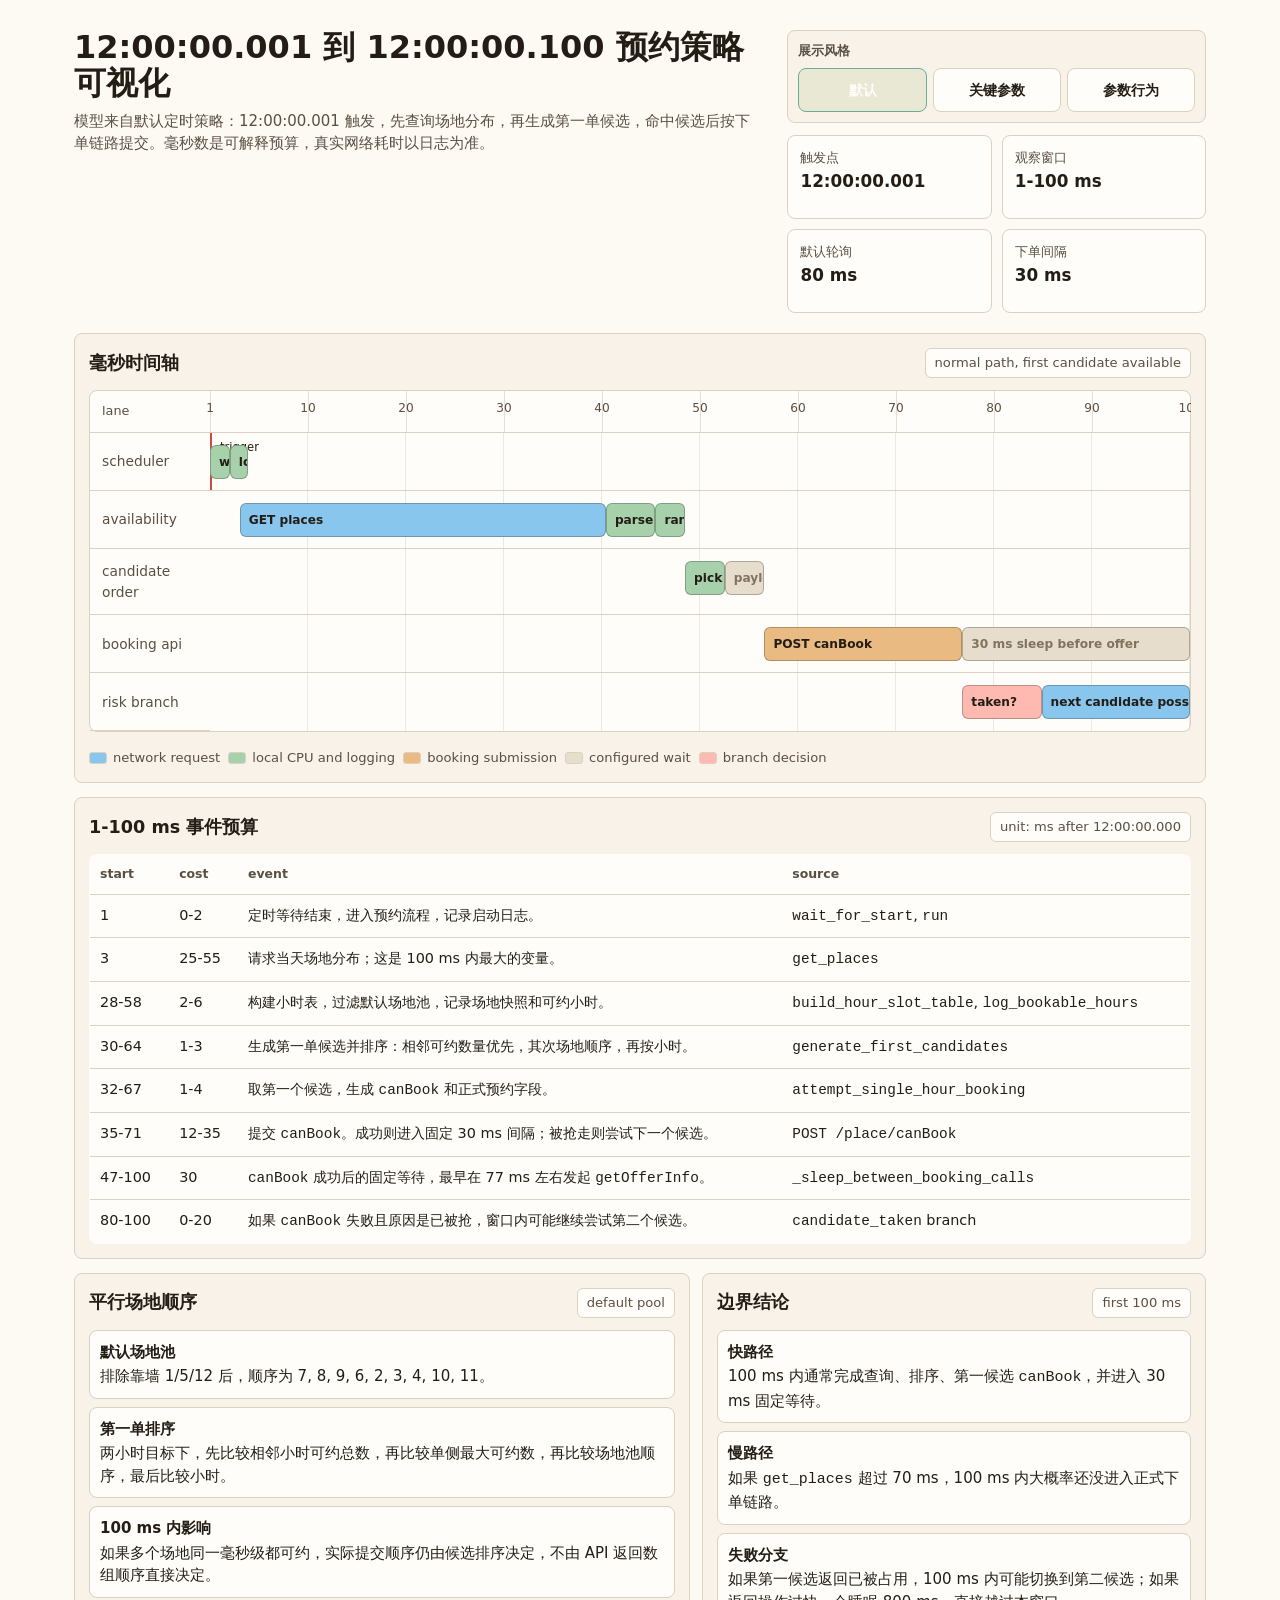
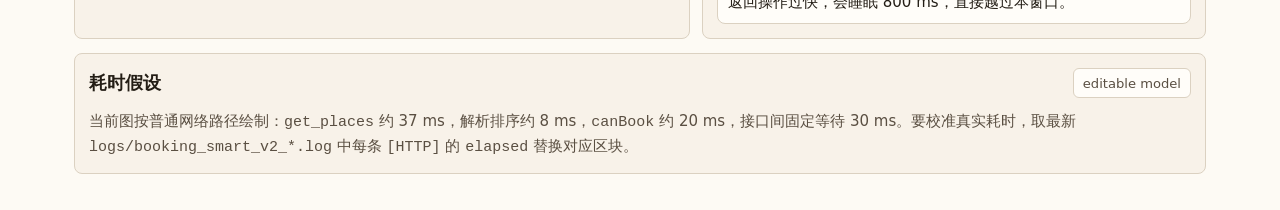
==== web/noon-booking-timeline.html @ f25454de "mini: complete booking console iteration" ====
<!doctype html>
<html lang="zh-CN">
<head>
  <meta charset="utf-8">
  <meta name="viewport" content="width=device-width, initial-scale=1">
  <title>12:00 Booking Timeline</title>
  <style>
    :root {
      --surface-page: oklch(0.985 0.008 82);
      --surface-panel: oklch(0.964 0.014 82);
      --surface-raised: oklch(0.996 0.006 82);
      --text-primary: oklch(0.235 0.018 72);
      --text-secondary: oklch(0.435 0.026 72);
      --border-muted: oklch(0.865 0.024 82);
      --primary-amber: oklch(0.735 0.145 72);
      --primary-amber-soft: oklch(0.925 0.055 78);
      --action-blue: oklch(0.56 0.13 238);
      --success-green: oklch(0.64 0.12 148);
      --success-green-soft: oklch(0.93 0.055 148);
      --danger-red: oklch(0.58 0.16 28);
      --ink-soft: oklch(0.56 0.035 72);
      --slot-query: oklch(0.80 0.085 238);
      --slot-cpu: oklch(0.82 0.07 148);
      --slot-book: oklch(0.82 0.09 72);
      --slot-wait: oklch(0.90 0.025 82);
      --slot-risk: oklch(0.85 0.08 28);
      font-family: ui-sans-serif, -apple-system, BlinkMacSystemFont, "Segoe UI", system-ui, sans-serif;
      color: var(--text-primary);
      background: var(--surface-page);
    }

    * {
      box-sizing: border-box;
    }

    body {
      margin: 0;
      min-width: 320px;
      font-size: 15px;
      line-height: 1.5;
      letter-spacing: 0;
    }

    main {
      max-width: 1180px;
      margin: 0 auto;
      padding: 24px 16px 40px;
    }

    .topbar {
      display: grid;
      grid-template-columns: 1fr;
      gap: 16px;
      margin-bottom: 20px;
    }

    h1 {
      margin: 0;
      max-width: 720px;
      font-size: 2rem;
      line-height: 1.12;
      font-weight: 720;
    }

    .subcopy {
      margin: 8px 0 0;
      max-width: 72ch;
      color: var(--text-secondary);
    }

    .summary-grid {
      display: grid;
      grid-template-columns: repeat(2, minmax(0, 1fr));
      gap: 10px;
    }

    .top-controls {
      display: grid;
      gap: 12px;
      align-content: start;
    }

    .style-switcher {
      display: grid;
      gap: 8px;
      padding: 10px;
      border: 1px solid var(--border-muted);
      border-radius: 8px;
      background: var(--surface-panel);
    }

    .style-switcher span {
      color: var(--text-secondary);
      font-size: 0.8rem;
      font-weight: 650;
    }

    .style-buttons {
      display: grid;
      grid-template-columns: repeat(3, minmax(0, 1fr));
      gap: 6px;
    }

    .style-buttons button {
      min-height: 44px;
      padding: 8px 10px;
      border: 1px solid var(--border-muted);
      border-radius: 8px;
      background: var(--surface-raised);
      color: var(--text-primary);
      font: inherit;
      font-size: 0.88rem;
      font-weight: 650;
      cursor: pointer;
    }

    .style-buttons button[aria-pressed="true"] {
      border-color: color-mix(in oklch, var(--action-blue), var(--border-muted) 45%);
      background: color-mix(in oklch, var(--action-blue), var(--surface-raised) 84%);
      color: var(--surface-raised);
    }

    .mode-detail {
      display: none;
    }

    body[data-view-mode="numbers"] .mode-detail,
    body[data-view-mode="behavior"] .mode-detail {
      display: block;
    }

    .behavior-only {
      display: none;
    }

    body[data-view-mode="behavior"] .behavior-only {
      display: block;
    }

    .parameter-grid {
      display: grid;
      grid-template-columns: 1fr;
      gap: 10px;
    }

    .parameter-item {
      padding: 12px;
      border: 1px solid var(--border-muted);
      border-radius: 8px;
      background: var(--surface-raised);
    }

    .parameter-item span {
      display: block;
      color: var(--text-secondary);
      font-size: 0.78rem;
      font-weight: 650;
      overflow-wrap: anywhere;
    }

    .parameter-item strong {
      display: block;
      margin-top: 4px;
      font-family: ui-monospace, SFMono-Regular, Menlo, Consolas, monospace;
      font-size: 1rem;
      line-height: 1.2;
      font-variant-numeric: tabular-nums;
    }

    .parameter-item p {
      margin: 8px 0 0;
      color: var(--text-secondary);
      font-size: 0.84rem;
      line-height: 1.45;
    }

    .metric {
      min-height: 84px;
      padding: 12px;
      border: 1px solid var(--border-muted);
      border-radius: 8px;
      background: var(--surface-raised);
    }

    .metric span {
      display: block;
      color: var(--text-secondary);
      font-size: 0.8rem;
    }

    .metric strong {
      display: block;
      margin-top: 4px;
      font-variant-numeric: tabular-nums;
      font-size: 1.05rem;
      line-height: 1.2;
    }

    .panel {
      margin-top: 14px;
      padding: 14px;
      border: 1px solid var(--border-muted);
      border-radius: 8px;
      background: var(--surface-panel);
    }

    .panel-heading {
      display: flex;
      align-items: center;
      justify-content: space-between;
      gap: 12px;
      margin-bottom: 12px;
    }

    h2 {
      margin: 0;
      font-size: 1.1rem;
      line-height: 1.2;
      font-weight: 680;
    }

    .badge {
      display: inline-flex;
      align-items: center;
      min-height: 30px;
      padding: 4px 9px;
      border: 1px solid var(--border-muted);
      border-radius: 6px;
      background: var(--surface-raised);
      color: var(--text-secondary);
      font-size: 0.82rem;
      font-variant-numeric: tabular-nums;
      white-space: nowrap;
    }

    .timeline-wrap {
      overflow-x: auto;
      padding-bottom: 6px;
    }

    .timeline {
      min-width: 920px;
      display: grid;
      grid-template-columns: 120px 1fr;
      gap: 0;
      border: 1px solid var(--border-muted);
      border-radius: 8px;
      background: var(--surface-raised);
    }

    .axis-label {
      padding: 10px 12px;
      border-bottom: 1px solid var(--border-muted);
      color: var(--text-secondary);
      font-size: 0.8rem;
    }

    .axis {
      position: relative;
      height: 42px;
      border-bottom: 1px solid var(--border-muted);
      background:
        repeating-linear-gradient(
          to right,
          color-mix(in oklch, var(--border-muted), transparent 30%) 0,
          color-mix(in oklch, var(--border-muted), transparent 30%) 1px,
          transparent 1px,
          transparent 10%
        );
    }

    .tick {
      position: absolute;
      top: 8px;
      transform: translateX(-50%);
      color: var(--text-secondary);
      font-size: 0.76rem;
      font-variant-numeric: tabular-nums;
    }

    .lane-name {
      display: flex;
      align-items: center;
      padding: 12px;
      min-height: 58px;
      border-bottom: 1px solid var(--border-muted);
      color: var(--text-secondary);
      font-size: 0.86rem;
    }

    .lane {
      position: relative;
      min-height: 58px;
      border-bottom: 1px solid var(--border-muted);
      background:
        repeating-linear-gradient(
          to right,
          transparent 0,
          transparent calc(10% - 1px),
          color-mix(in oklch, var(--border-muted), transparent 52%) calc(10% - 1px),
          color-mix(in oklch, var(--border-muted), transparent 52%) 10%
        );
    }

    .lane-name:last-of-type,
    .lane:last-of-type {
      border-bottom: 0;
    }

    .event {
      position: absolute;
      top: 12px;
      height: 34px;
      display: flex;
      align-items: center;
      min-width: 4px;
      padding: 0 8px;
      border: 1px solid color-mix(in oklch, var(--text-primary), transparent 72%);
      border-radius: 6px;
      overflow: hidden;
      white-space: nowrap;
      text-overflow: ellipsis;
      font-size: 0.76rem;
      font-weight: 650;
      font-variant-numeric: tabular-nums;
    }

    .query {
      background: var(--slot-query);
    }

    .cpu {
      background: var(--slot-cpu);
    }

    .booking {
      background: var(--slot-book);
    }

    .wait {
      background: var(--slot-wait);
      color: var(--ink-soft);
    }

    .risk {
      background: var(--slot-risk);
    }

    .marker {
      position: absolute;
      top: 0;
      bottom: 0;
      width: 2px;
      background: var(--danger-red);
    }

    .marker span {
      position: absolute;
      top: 4px;
      left: 5px;
      padding: 2px 5px;
      border-radius: 4px;
      background: var(--danger-red-soft);
      color: var(--text-primary);
      font-size: 0.72rem;
      font-variant-numeric: tabular-nums;
      white-space: nowrap;
    }

    .legend {
      display: flex;
      flex-wrap: wrap;
      gap: 8px;
      margin-top: 10px;
    }

    .legend-item {
      display: inline-flex;
      align-items: center;
      gap: 6px;
      color: var(--text-secondary);
      font-size: 0.82rem;
    }

    .swatch {
      width: 18px;
      height: 12px;
      border: 1px solid var(--border-muted);
      border-radius: 3px;
    }

    .details-grid {
      display: grid;
      grid-template-columns: 1fr;
      gap: 12px;
    }

    table {
      width: 100%;
      border-collapse: collapse;
      overflow: hidden;
      border: 1px solid var(--border-muted);
      border-radius: 8px;
      background: var(--surface-raised);
      font-size: 0.9rem;
    }

    th,
    td {
      padding: 10px;
      border-bottom: 1px solid var(--border-muted);
      text-align: left;
      vertical-align: top;
    }

    th {
      color: var(--text-secondary);
      font-size: 0.78rem;
      font-weight: 650;
    }

    td:first-child,
    td:nth-child(2) {
      font-variant-numeric: tabular-nums;
      white-space: nowrap;
    }

    tr:last-child td {
      border-bottom: 0;
    }

    .rule-list {
      display: grid;
      gap: 8px;
      margin: 0;
      padding: 0;
      list-style: none;
    }

    .rule-list li {
      padding: 10px;
      border: 1px solid var(--border-muted);
      border-radius: 8px;
      background: var(--surface-raised);
    }

    .rule-list strong {
      display: block;
      margin-bottom: 2px;
      font-size: 0.94rem;
    }

    .note {
      margin: 0;
      color: var(--text-secondary);
    }

    @media (min-width: 780px) {
      main {
        padding: 30px 24px 52px;
      }

      .topbar {
        grid-template-columns: minmax(0, 1.5fr) minmax(360px, 0.9fr);
        align-items: start;
      }

      .details-grid {
        grid-template-columns: minmax(0, 1.1fr) minmax(320px, 0.9fr);
      }

      .parameter-grid {
        grid-template-columns: repeat(4, minmax(0, 1fr));
      }
    }
  </style>
</head>
<body data-view-mode="default">
  <main>
    <section class="topbar">
      <div>
        <h1>12:00:00.001 到 12:00:00.100 预约策略可视化</h1>
        <p class="subcopy">模型来自默认定时策略：12:00:00.001 触发，先查询场地分布，再生成第一单候选，命中候选后按下单链路提交。毫秒数是可解释预算，真实网络耗时以日志为准。</p>
      </div>
      <div class="top-controls">
        <div class="style-switcher">
          <span>展示风格</span>
          <div class="style-buttons" aria-label="展示风格">
            <button type="button" data-mode="default" aria-pressed="true">默认</button>
            <button type="button" data-mode="numbers" aria-pressed="false">关键参数</button>
            <button type="button" data-mode="behavior" aria-pressed="false">参数行为</button>
          </div>
        </div>
        <div class="summary-grid" aria-label="默认策略摘要">
          <div class="metric"><span>触发点</span><strong>12:00:00.001</strong></div>
          <div class="metric"><span>观察窗口</span><strong>1-100 ms</strong></div>
          <div class="metric"><span>默认轮询</span><strong>80 ms</strong></div>
          <div class="metric"><span>下单间隔</span><strong>30 ms</strong></div>
        </div>
      </div>
    </section>

    <section class="panel mode-detail" aria-label="关键参数详情">
      <div class="panel-heading">
        <h2>关键参数</h2>
        <span class="badge">current defaults</span>
      </div>
      <div class="parameter-grid">
        <div class="parameter-item">
          <span>window_seconds</span>
          <strong>60s</strong>
          <p class="behavior-only">每个阶段最多运行 60 秒；两小时目标会先给第一小时 60 秒，再给相邻小时 60 秒。</p>
        </div>
        <div class="parameter-item">
          <span>poll_interval</span>
          <strong>80ms</strong>
          <p class="behavior-only">普通模式每轮失败或未命中后等待 80ms；服务繁忙时等待不超过 100ms。</p>
        </div>
        <div class="parameter-item">
          <span>step_sleep</span>
          <strong>30ms</strong>
          <p class="behavior-only">下单链路每个接口之间固定等待 30ms，串联 canBook、getOfferInfo、getUseCardInfo、reservationPlace。</p>
        </div>
        <div class="parameter-item">
          <span>timeout</span>
          <strong>5s</strong>
          <p class="behavior-only">单次 HTTP 请求最多等待 5 秒；超时会计入失败统计，并进入对应重试或跳过路径。</p>
        </div>
        <div class="parameter-item">
          <span>rounds</span>
          <strong>&gt;=750</strong>
          <p class="behavior-only">轮次数取配置下限和窗口换算值的较大者；60s / 80ms 得到 750 轮。</p>
        </div>
        <div class="parameter-item">
          <span>guide_interval</span>
          <strong>500ms</strong>
          <p class="behavior-only">引导模式的 collector scheduler 每 500ms 尝试启动一次独立 get_places 探测。</p>
        </div>
        <div class="parameter-item">
          <span>guide_max_inflight</span>
          <strong>4</strong>
          <p class="behavior-only">最多允许 4 个未完成探测；慢请求不阻塞下一 tick，达到上限时跳过本次探测。</p>
        </div>
      </div>
    </section>

    <section class="panel">
      <div class="panel-heading">
        <h2>毫秒时间轴</h2>
        <span class="badge">normal path, first candidate available</span>
      </div>
      <div class="timeline-wrap" aria-label="12:00 后 100 毫秒时间轴">
        <div class="timeline">
          <div class="axis-label">lane</div>
          <div class="axis">
            <span class="tick" style="left: 0%;">1</span>
            <span class="tick" style="left: 10%;">10</span>
            <span class="tick" style="left: 20%;">20</span>
            <span class="tick" style="left: 30%;">30</span>
            <span class="tick" style="left: 40%;">40</span>
            <span class="tick" style="left: 50%;">50</span>
            <span class="tick" style="left: 60%;">60</span>
            <span class="tick" style="left: 70%;">70</span>
            <span class="tick" style="left: 80%;">80</span>
            <span class="tick" style="left: 90%;">90</span>
            <span class="tick" style="left: 100%;">100</span>
          </div>

          <div class="lane-name">scheduler</div>
          <div class="lane">
            <span class="marker" style="left: 0%;"><span>trigger</span></span>
            <div class="event cpu" style="left: 0%; width: 2.02%;">wake</div>
            <div class="event cpu" style="left: 2.02%; width: 1.01%;">log</div>
          </div>

          <div class="lane-name">availability</div>
          <div class="lane">
            <div class="event query" style="left: 3.03%; width: 37.37%;">GET places</div>
            <div class="event cpu" style="left: 40.4%; width: 5.05%;">parse</div>
            <div class="event cpu" style="left: 45.45%; width: 3.03%;">rank</div>
          </div>

          <div class="lane-name">candidate order</div>
          <div class="lane">
            <div class="event cpu" style="left: 48.48%; width: 4.04%;">pick #1</div>
            <div class="event wait" style="left: 52.52%; width: 4.04%;">payload</div>
          </div>

          <div class="lane-name">booking api</div>
          <div class="lane">
            <div class="event booking" style="left: 56.57%; width: 20.2%;">POST canBook</div>
            <div class="event wait" style="left: 76.77%; width: 23.23%;">30 ms sleep before offer</div>
          </div>

          <div class="lane-name">risk branch</div>
          <div class="lane">
            <div class="event risk" style="left: 76.77%; width: 8.08%;">taken?</div>
            <div class="event query" style="left: 84.85%; width: 15.15%;">next candidate possible</div>
          </div>
        </div>
      </div>
      <div class="legend">
        <span class="legend-item"><span class="swatch query"></span>network request</span>
        <span class="legend-item"><span class="swatch cpu"></span>local CPU and logging</span>
        <span class="legend-item"><span class="swatch booking"></span>booking submission</span>
        <span class="legend-item"><span class="swatch wait"></span>configured wait</span>
        <span class="legend-item"><span class="swatch risk"></span>branch decision</span>
      </div>
    </section>

    <section class="panel">
      <div class="panel-heading">
        <h2>1-100 ms 事件预算</h2>
        <span class="badge">unit: ms after 12:00:00.000</span>
      </div>
      <table>
        <thead>
          <tr>
            <th>start</th>
            <th>cost</th>
            <th>event</th>
            <th>source</th>
          </tr>
        </thead>
        <tbody>
          <tr>
            <td>1</td>
            <td>0-2</td>
            <td>定时等待结束，进入预约流程，记录启动日志。</td>
            <td><code>wait_for_start</code>, <code>run</code></td>
          </tr>
          <tr>
            <td>3</td>
            <td>25-55</td>
            <td>请求当天场地分布；这是 100 ms 内最大的变量。</td>
            <td><code>get_places</code></td>
          </tr>
          <tr>
            <td>28-58</td>
            <td>2-6</td>
            <td>构建小时表，过滤默认场地池，记录场地快照和可约小时。</td>
            <td><code>build_hour_slot_table</code>, <code>log_bookable_hours</code></td>
          </tr>
          <tr>
            <td>30-64</td>
            <td>1-3</td>
            <td>生成第一单候选并排序：相邻可约数量优先，其次场地顺序，再按小时。</td>
            <td><code>generate_first_candidates</code></td>
          </tr>
          <tr>
            <td>32-67</td>
            <td>1-4</td>
            <td>取第一个候选，生成 <code>canBook</code> 和正式预约字段。</td>
            <td><code>attempt_single_hour_booking</code></td>
          </tr>
          <tr>
            <td>35-71</td>
            <td>12-35</td>
            <td>提交 <code>canBook</code>。成功则进入固定 30 ms 间隔；被抢走则尝试下一个候选。</td>
            <td><code>POST /place/canBook</code></td>
          </tr>
          <tr>
            <td>47-100</td>
            <td>30</td>
            <td><code>canBook</code> 成功后的固定等待，最早在 77 ms 左右发起 <code>getOfferInfo</code>。</td>
            <td><code>_sleep_between_booking_calls</code></td>
          </tr>
          <tr>
            <td>80-100</td>
            <td>0-20</td>
            <td>如果 <code>canBook</code> 失败且原因是已被抢，窗口内可能继续尝试第二个候选。</td>
            <td><code>candidate_taken</code> branch</td>
          </tr>
        </tbody>
      </table>
    </section>

    <section class="details-grid">
      <section class="panel">
        <div class="panel-heading">
          <h2>平行场地顺序</h2>
          <span class="badge">default pool</span>
        </div>
        <ul class="rule-list">
          <li><strong>默认场地池</strong><span>排除靠墙 1/5/12 后，顺序为 7, 8, 9, 6, 2, 3, 4, 10, 11。</span></li>
          <li><strong>第一单排序</strong><span>两小时目标下，先比较相邻小时可约总数，再比较单侧最大可约数，再比较场地池顺序，最后比较小时。</span></li>
          <li><strong>100 ms 内影响</strong><span>如果多个场地同一毫秒级都可约，实际提交顺序仍由候选排序决定，不由 API 返回数组顺序直接决定。</span></li>
        </ul>
      </section>

      <section class="panel">
        <div class="panel-heading">
          <h2>边界结论</h2>
          <span class="badge">first 100 ms</span>
        </div>
        <ul class="rule-list">
          <li><strong>快路径</strong><span>100 ms 内通常完成查询、排序、第一候选 <code>canBook</code>，并进入 30 ms 固定等待。</span></li>
          <li><strong>慢路径</strong><span>如果 <code>get_places</code> 超过 70 ms，100 ms 内大概率还没进入正式下单链路。</span></li>
          <li><strong>失败分支</strong><span>如果第一候选返回已被占用，100 ms 内可能切换到第二候选；如果返回操作过快，会睡眠 800 ms，直接越过本窗口。</span></li>
        </ul>
      </section>
    </section>

    <section class="panel">
      <div class="panel-heading">
        <h2>耗时假设</h2>
        <span class="badge">editable model</span>
      </div>
      <p class="note">当前图按普通网络路径绘制：<code>get_places</code> 约 37 ms，解析排序约 8 ms，<code>canBook</code> 约 20 ms，接口间固定等待 30 ms。要校准真实耗时，取最新 <code>logs/booking_smart_v2_*.log</code> 中每条 <code>[HTTP]</code> 的 <code>elapsed</code> 替换对应区块。</p>
    </section>
  </main>
  <script>
    const styleButtons = document.querySelectorAll("[data-mode]");

    function setViewMode(mode) {
      document.body.dataset.viewMode = mode;
      styleButtons.forEach((button) => {
        button.setAttribute("aria-pressed", button.dataset.mode === mode ? "true" : "false");
      });
    }

    styleButtons.forEach((button) => {
      button.addEventListener("click", () => setViewMode(button.dataset.mode));
    });

    setViewMode("default");
  </script>
</body>
</html>
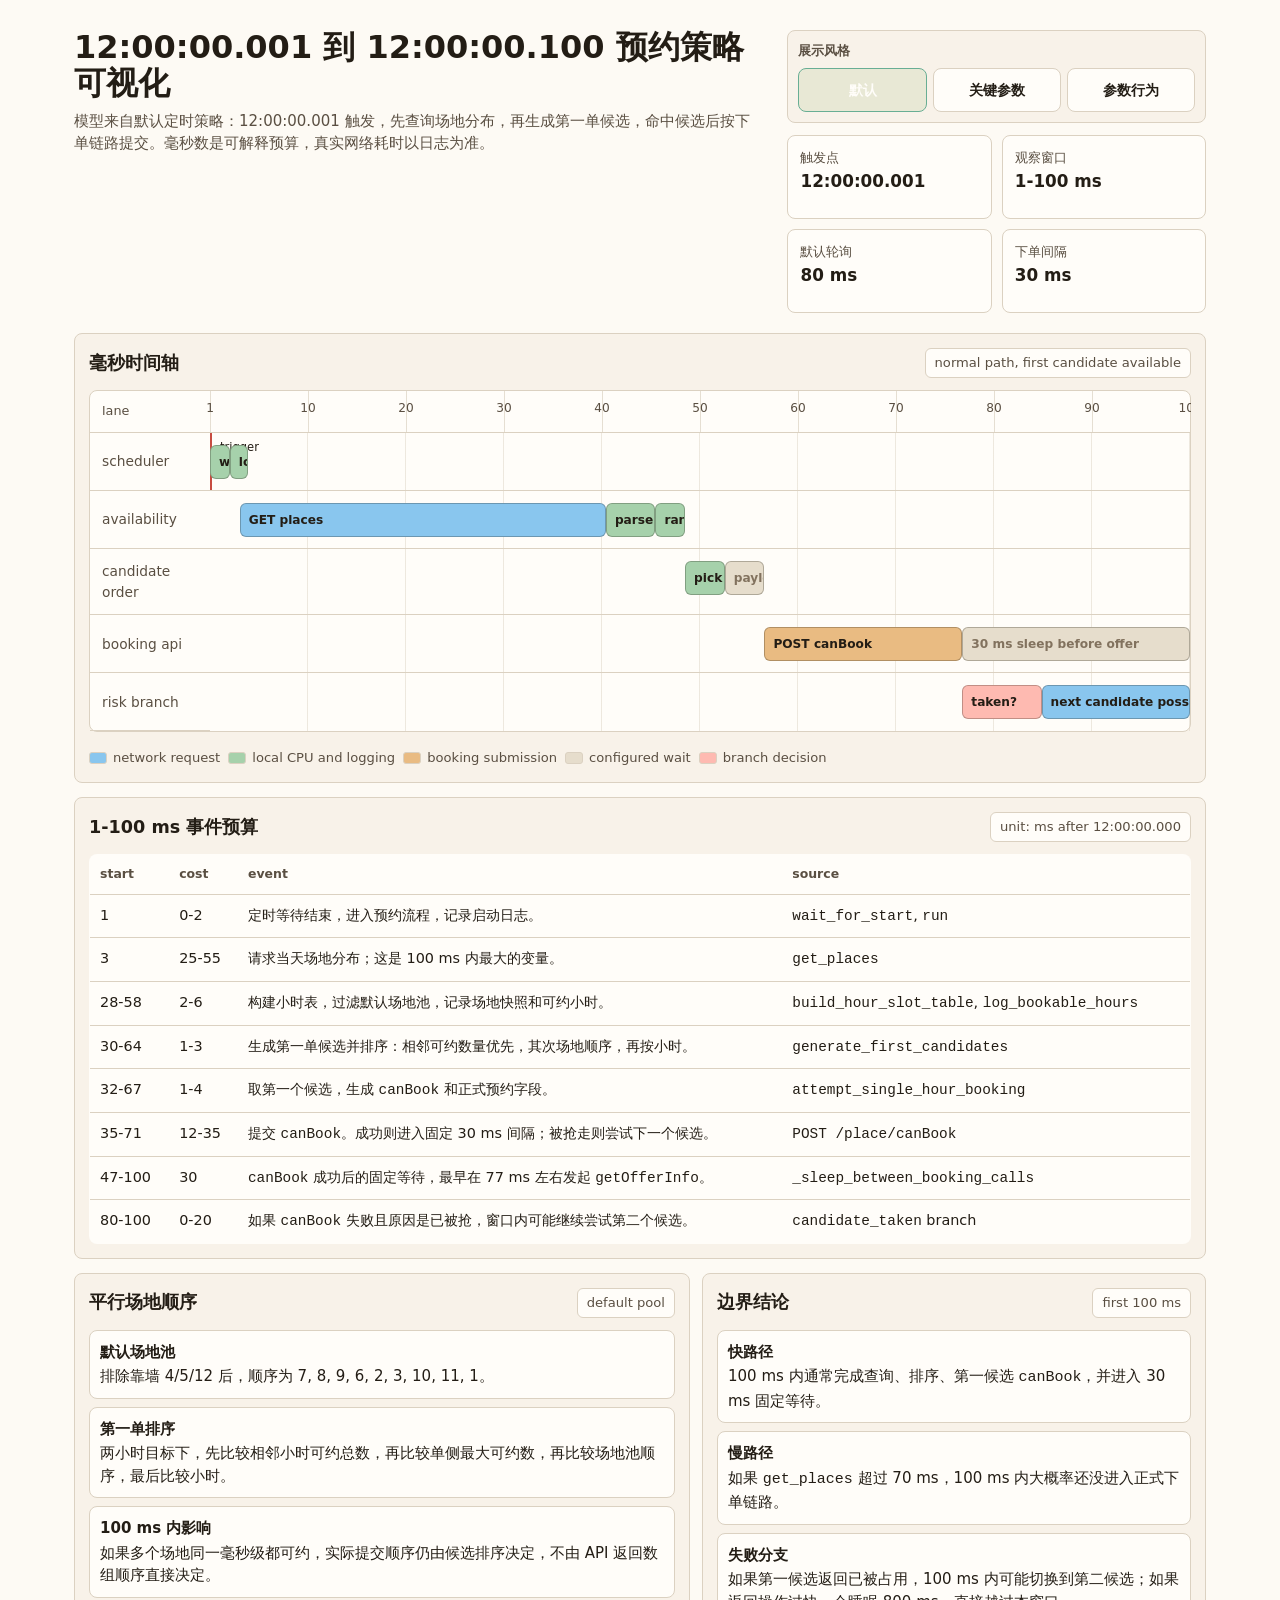
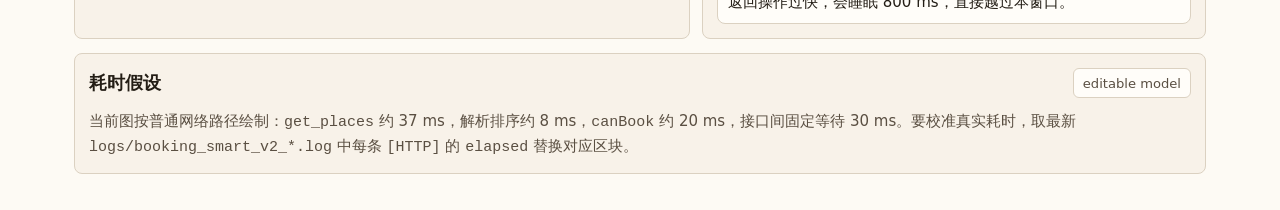
==== commit 110df17a: "mini: tune booking priority and wall courts" ====
--- a/web/noon-booking-timeline.html
+++ b/web/noon-booking-timeline.html
@@ -682,7 +682,7 @@
           <span class="badge">default pool</span>
         </div>
         <ul class="rule-list">
-          <li><strong>默认场地池</strong><span>排除靠墙 1/5/12 后，顺序为 7, 8, 9, 6, 2, 3, 4, 10, 11。</span></li>
+          <li><strong>默认场地池</strong><span>排除靠墙 4/5/12 后，顺序为 7, 8, 9, 6, 2, 3, 10, 11, 1。</span></li>
           <li><strong>第一单排序</strong><span>两小时目标下，先比较相邻小时可约总数，再比较单侧最大可约数，再比较场地池顺序，最后比较小时。</span></li>
           <li><strong>100 ms 内影响</strong><span>如果多个场地同一毫秒级都可约，实际提交顺序仍由候选排序决定，不由 API 返回数组顺序直接决定。</span></li>
         </ul>
